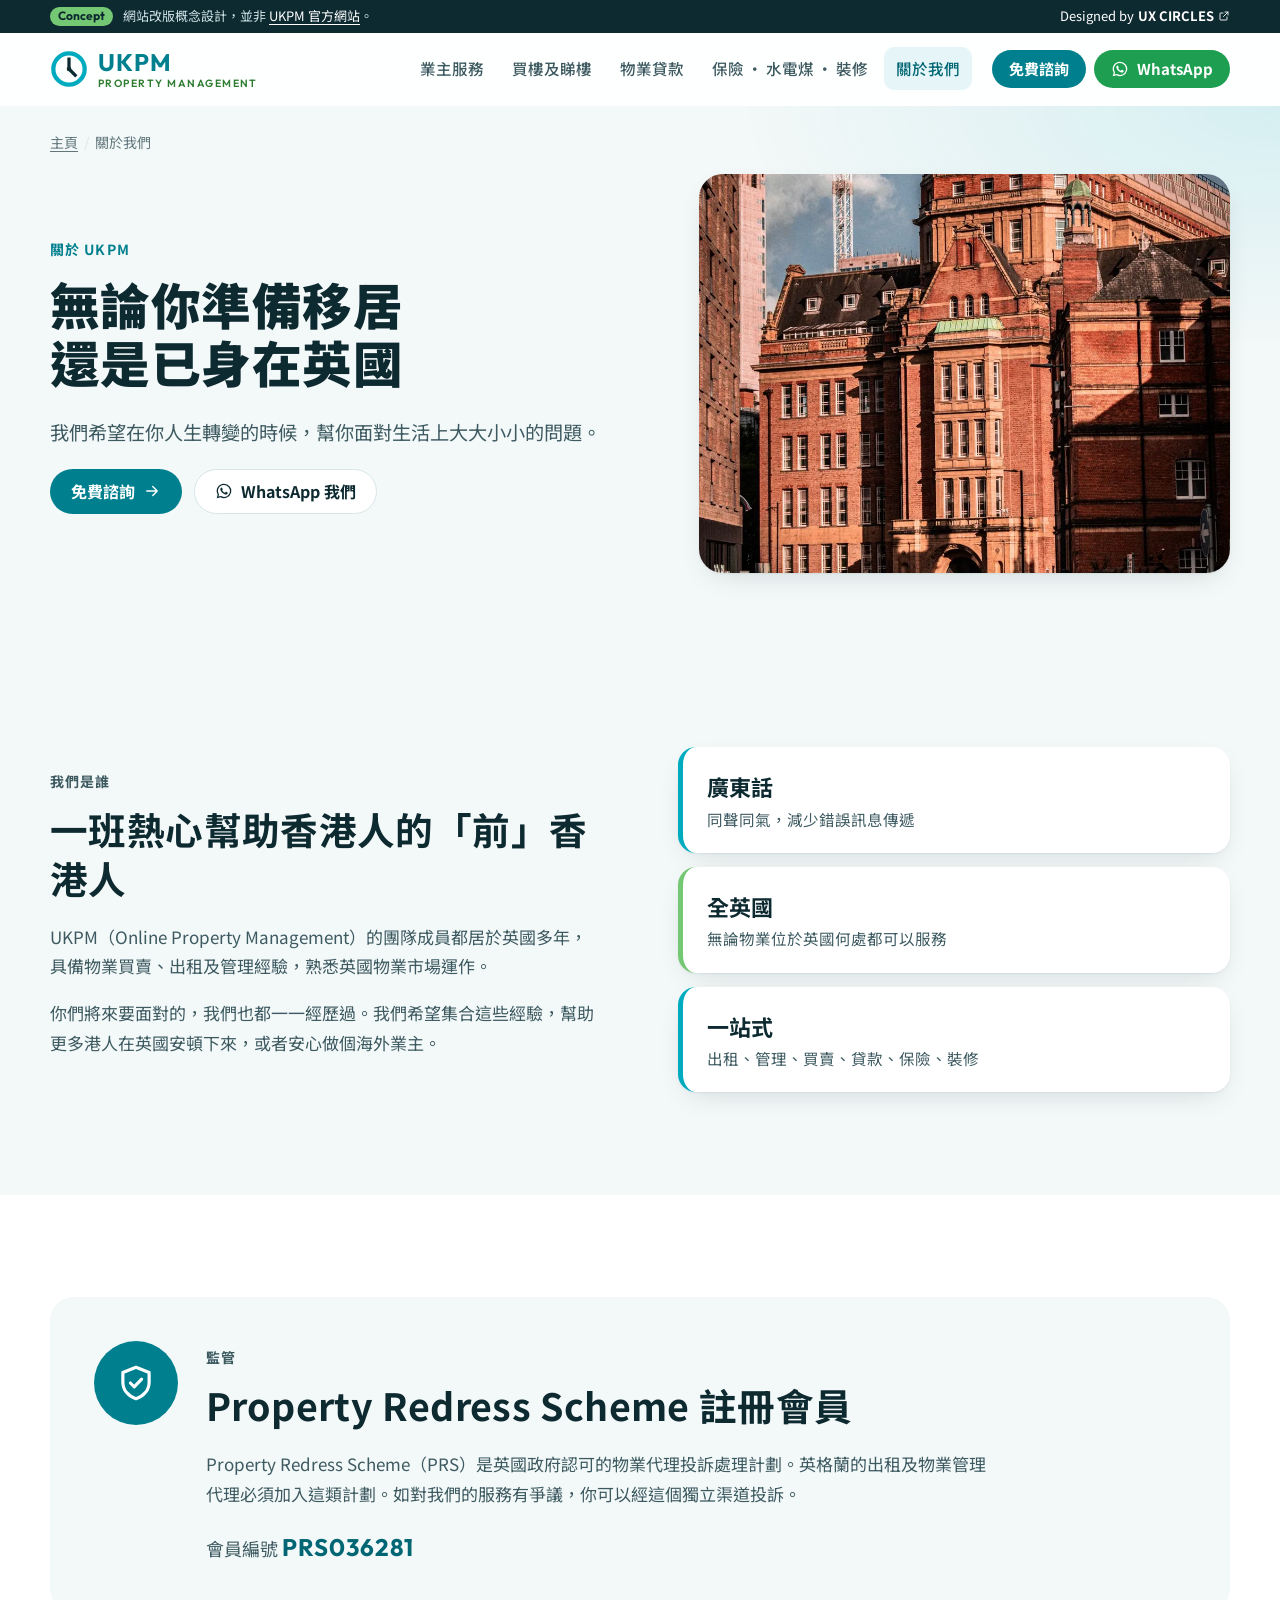
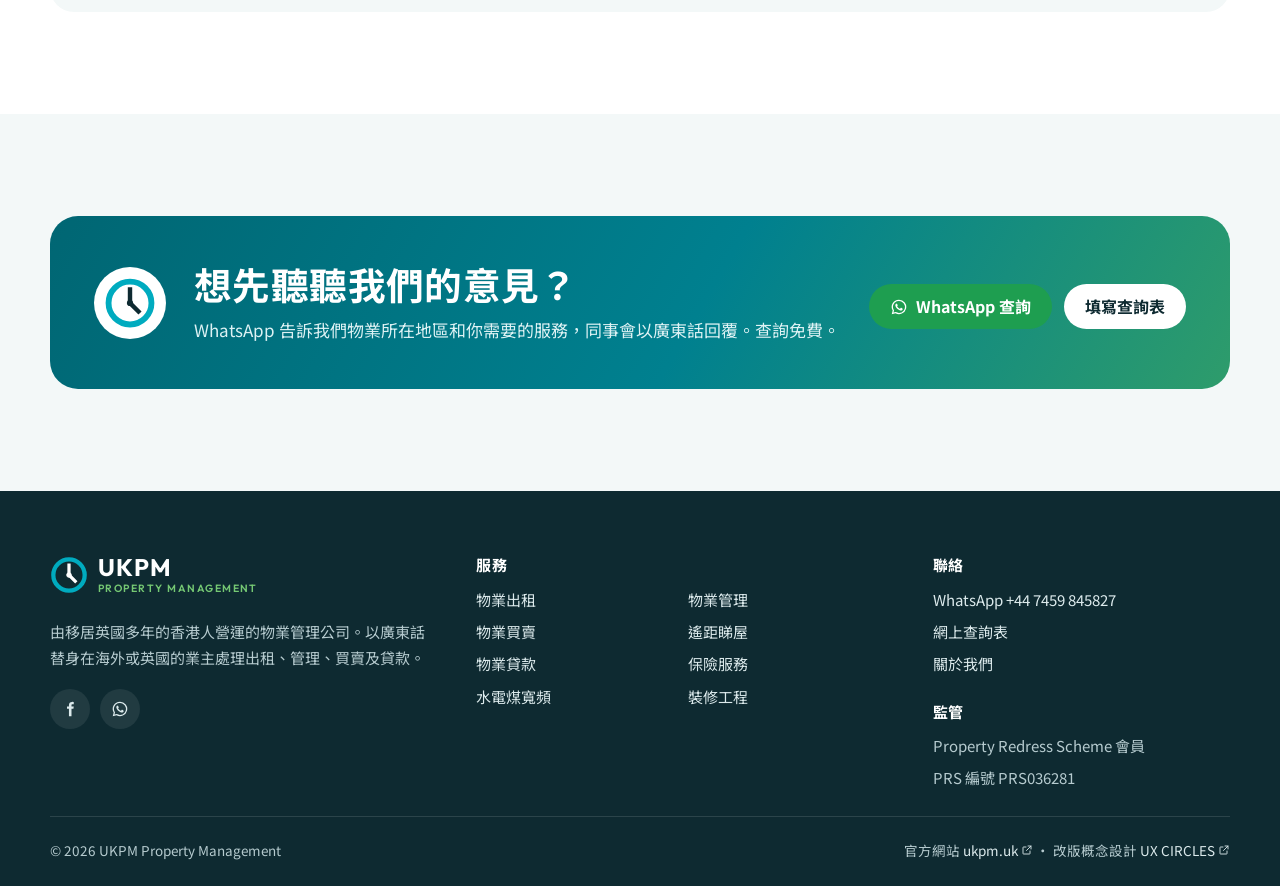
==== about.html @ 6d714260 "Redesign UKPM Property Management as a static concept site - 7 pages generated from _build/build.py " ====
<!doctype html>
<html lang="zh-Hant-HK" class="no-js">
<head>
  <meta charset="utf-8">
  <meta name="viewport" content="width=device-width, initial-scale=1">
  <title>關於我們｜UKPM Property Management</title>
  <meta name="description" content="UKPM 團隊由移居英國多年的香港人組成，熟悉英國物業市場，以廣東話服務。Property Redress Scheme 會員。">
  <meta name="robots" content="noindex, nofollow">
  <meta name="theme-color" content="#F3F8F8">
  <link rel="canonical" href="https://uxcircles.github.io/ukpm/about.html">
  <link rel="icon" href="assets/img/favicon.svg" type="image/svg+xml">
  <link rel="apple-touch-icon" href="assets/img/apple-touch-icon.png">
  <meta property="og:type" content="website">
  <meta property="og:site_name" content="UKPM Property Management">
  <meta property="og:title" content="關於我們｜UKPM Property Management">
  <meta property="og:description" content="UKPM 團隊由移居英國多年的香港人組成，熟悉英國物業市場，以廣東話服務。Property Redress Scheme 會員。">
  <meta property="og:url" content="https://uxcircles.github.io/ukpm/about.html">
  <meta property="og:image" content="https://uxcircles.github.io/ukpm/assets/img/hero.webp">
  <link rel="preconnect" href="https://fonts.googleapis.com">
  <link rel="preconnect" href="https://fonts.gstatic.com" crossorigin>
  <link href="https://fonts.googleapis.com/css2?family=Noto+Sans+TC:wght@400;500;700;900&family=Outfit:wght@500;600;700&display=swap" rel="stylesheet">
  <link rel="stylesheet" href="assets/css/style.css?v=1">
  <script>document.documentElement.classList.replace('no-js','js')</script>
</head>
<body>
  <a class="skip" href="#main">跳到主要內容</a>
  <svg width="0" height="0" style="position:absolute" aria-hidden="true">
  <symbol id="i-check" viewBox="0 0 24 24"><path d="M20 6 9 17l-5-5"/></symbol>
  <symbol id="i-arrow" viewBox="0 0 24 24"><path d="M5 12h14M13 6l6 6-6 6"/></symbol>
  <symbol id="i-phone" viewBox="0 0 24 24"><path d="M5 4h3.5l1.8 4.5-2.3 1.4a11 11 0 0 0 6.1 6.1l1.4-2.3L20 15.5V19a1.5 1.5 0 0 1-1.6 1.5A16.5 16.5 0 0 1 3.5 5.6 1.5 1.5 0 0 1 5 4Z"/></symbol>
  <symbol id="i-wa" viewBox="0 0 24 24"><path d="M12 2.2A9.7 9.7 0 0 0 3.6 16.8L2.3 21.7l5-1.3A9.7 9.7 0 1 0 12 2.2Zm0 17.7a8 8 0 0 1-4.1-1.1l-.3-.2-3 .8.8-2.9-.2-.3A8 8 0 1 1 12 19.9Zm4.4-6c-.2-.1-1.4-.7-1.7-.8-.2-.1-.4-.1-.5.1l-.8 1c-.1.2-.3.2-.5.1a6.6 6.6 0 0 1-3.3-2.9c-.2-.4.2-.4.7-1.3.1-.2 0-.3 0-.4l-.8-1.8c-.2-.5-.4-.4-.5-.4h-.5a.9.9 0 0 0-.6.3 2.7 2.7 0 0 0-.8 2c0 1.2.9 2.3 1 2.5.1.2 1.7 2.6 4.1 3.7 1.5.7 2.1.7 2.9.6.5-.1 1.4-.6 1.6-1.1.2-.6.2-1 .1-1.1l-.4-.3Z"/></symbol>
  <symbol id="i-ext" viewBox="0 0 24 24"><path d="M14 4h6v6M20 4l-9 9M18 14v5a1 1 0 0 1-1 1H5a1 1 0 0 1-1-1V7a1 1 0 0 1 1-1h5"/></symbol>
  <symbol id="i-shield" viewBox="0 0 24 24"><path d="M12 3 4.5 6v5.5c0 4.6 3.2 8.2 7.5 9.5 4.3-1.3 7.5-4.9 7.5-9.5V6L12 3Z"/><path d="m8.8 12 2.2 2.2 4.2-4.4"/></symbol>
  <symbol id="i-pin" viewBox="0 0 24 24"><path d="M12 21s-7-6.2-7-11.5a7 7 0 0 1 14 0C19 14.8 12 21 12 21Z"/><circle cx="12" cy="9.5" r="2.5"/></symbol>
  <symbol id="i-home" viewBox="0 0 24 24"><path d="M3.5 11 12 4l8.5 7"/><path d="M5.5 9.5V20h13V9.5"/><path d="M10 20v-5.5h4V20"/></symbol>
  <symbol id="i-key" viewBox="0 0 24 24"><circle cx="8" cy="15" r="4"/><path d="m10.8 12.2 8.7-8.7M16.5 6.5l2.5 2.5M14 9l2 2"/></symbol>
  <symbol id="i-clock" viewBox="0 0 24 24"><circle cx="12" cy="12" r="9"/><path d="M12 7v5l3 2"/></symbol>
  <symbol id="i-chat" viewBox="0 0 24 24"><path d="M4 5h16v11H9l-5 4V5Z"/><path d="M8 9.5h8M8 12.5h5"/></symbol>
  <symbol id="i-pound" viewBox="0 0 24 24"><path d="M16.5 6.5A3.8 3.8 0 0 0 9 7.5V19M6 19h12M6.5 12.5h7"/></symbol>
  <symbol id="i-tool" viewBox="0 0 24 24"><path d="M14.5 6.5a4 4 0 0 0 5 5L12 19a2.1 2.1 0 0 1-3-3l7.5-7.5"/><path d="M14.5 6.5 17 4l3 3-2.5 2.5"/></symbol>
  <symbol id="i-doc" viewBox="0 0 24 24"><path d="M6 3h8l4 4v14H6V3Z"/><path d="M14 3v4h4M9 12h6M9 16h6"/></symbol>
  <symbol id="i-eye" viewBox="0 0 24 24"><path d="M2.5 12S6 5.5 12 5.5 21.5 12 21.5 12 18 18.5 12 18.5 2.5 12 2.5 12Z"/><circle cx="12" cy="12" r="3"/></symbol>
  <symbol id="i-users" viewBox="0 0 24 24"><circle cx="9" cy="8" r="3.5"/><path d="M2.5 20a6.5 6.5 0 0 1 13 0"/><path d="M16 4.6a3.5 3.5 0 0 1 0 6.8M18.5 14a6.5 6.5 0 0 1 3 6"/></symbol>
  <symbol id="i-bolt" viewBox="0 0 24 24"><path d="M13 3 5 13.5h6L10 21l8-10.5h-6L13 3Z"/></symbol>
  <symbol id="i-video" viewBox="0 0 24 24"><rect x="3" y="6" width="13" height="12" rx="2"/><path d="m16 10.5 5-3v9l-5-3"/></symbol>
  <symbol id="i-bell" viewBox="0 0 24 24"><path d="M6 16V11a6 6 0 0 1 12 0v5l1.5 2h-15L6 16Z"/><path d="M10 20.5a2 2 0 0 0 4 0"/></symbol>
  <symbol id="i-download" viewBox="0 0 24 24"><path d="M12 4v11M7 10.5l5 5 5-5M5 20h14"/></symbol>
  <symbol id="i-fb" viewBox="0 0 24 24"><path d="M14 8.5V6.8c0-.8.2-1.3 1.4-1.3H17V2.6A21 21 0 0 0 14.6 2.5C12.2 2.5 10.6 4 10.6 6.6v1.9H8v3.2h2.6V21.5H14v-9.8h2.6l.4-3.2H14Z"/></symbol>
</svg>
  <div class="concept-bar" role="note">
    <div class="wrap concept-inner">
      <p><span class="concept-tag">Concept</span><span class="concept-long">網站改版概念設計，並非 <a href="https://ukpm.uk/" target="_blank" rel="noopener">UKPM 官方網站</a>。</span></p>
      <a href="https://ux-circles.com/web" target="_blank" rel="noopener">Designed by <strong>UX CIRCLES</strong> <svg class="icon" aria-hidden="true"><use href="#i-ext"/></svg></a>
    </div>
  </div>
  <header class="site-header">
    <div class="wrap header-inner">
      <a class="brand" href="index.html" aria-label="UKPM Property Management 主頁">
        <svg class="brand-mark" viewBox="0 0 40 40" aria-hidden="true"><circle cx="20" cy="20" r="16.5" fill="none" stroke="currentColor" stroke-width="4.5"/><path d="M20 9.5V20l6.5 6.5" fill="none" stroke="var(--ink)" stroke-width="3.4" stroke-linecap="square"/><circle cx="20" cy="20" r="2.4" fill="var(--ink)"/></svg>
        <span class="brand-word"><span class="brand-name">UKPM</span><span class="brand-tag">Property Management</span></span>
      </a>
      <nav class="nav" id="site-nav" aria-label="主選單" data-nav>
        <ul class="nav-list">
          <li><a href="landlords.html">業主服務</a></li>
          <li><a href="buying.html">買樓及睇樓</a></li>
          <li><a href="mortgage.html">物業貸款</a></li>
          <li><a href="home-services.html">保險 · 水電煤 · 裝修</a></li>
          <li><a href="about.html" aria-current="page">關於我們</a></li>
        </ul>
        <div class="nav-extra">
          <a class="btn btn-wa" href="https://wa.me/447459845827" target="_blank" rel="noopener"><svg class="icon icon-fill" aria-hidden="true"><use href="#i-wa"/></svg>WhatsApp 查詢</a>
          <a class="btn btn-ghost" href="tel:+447459845827"><svg class="icon" aria-hidden="true"><use href="#i-phone"/></svg>+44 7459 845827</a>
        </div>
      </nav>
      <div class="header-cta">
        <a class="btn btn-primary btn-sm hide-sm" href="contact.html">免費諮詢</a>
        <a class="btn btn-wa btn-sm" href="https://wa.me/447459845827" target="_blank" rel="noopener"><svg class="icon icon-fill" aria-hidden="true"><use href="#i-wa"/></svg><span>WhatsApp</span></a>
        <button class="burger" type="button" aria-expanded="false" aria-controls="site-nav" aria-label="開啟選單" data-open="開啟選單" data-close="關閉選單"><span></span><span></span><span></span></button>
      </div>
    </div>
  </header>

  <main id="main">
    <section class="page-hero has-media">
      <div class="wrap">
        <nav class="crumbs" aria-label="頁面位置"><ol><li><a href="index.html">主頁</a></li><li aria-current="page">關於我們</li></ol></nav>
        <div class="page-hero-grid">
          <div>
            <p class="eyebrow">關於 UKPM</p>
            <h1>無論你準備移居<br>還是已身在英國</h1>
            <p class="lead">我們希望在你人生轉變的時候，幫你面對生活上大大小小的問題。</p>
            <div class="btn-row">
              <a class="btn btn-primary" href="contact.html">免費諮詢 <svg class="icon" aria-hidden="true"><use href="#i-arrow"/></svg></a>
              <a class="btn btn-ghost" href="https://wa.me/447459845827" target="_blank" rel="noopener"><svg class="icon icon-fill" aria-hidden="true"><use href="#i-wa"/></svg>WhatsApp 我們</a>
            </div>
          </div>
        <figure class="page-hero-media"><img src="assets/img/street.webp" alt="英國城市紅磚建築街景" width="1200" height="900" fetchpriority="high"></figure>
        </div>
      </div>
    </section>

    <section class="section">
      <div class="wrap split">
        <div class="split-copy reveal">
          <p class="eyebrow">我們是誰</p>
          <h2>一班熱心幫助香港人的「前」香港人</h2>
          <p>UKPM（Online Property Management）的團隊成員都居於英國多年，具備物業買賣、出租及管理經驗，熟悉英國物業市場運作。</p>
          <p>你們將來要面對的，我們也都一一經歷過。我們希望集合這些經驗，幫助更多港人在英國安頓下來，或者安心做個海外業主。</p>
        </div>
        <div class="stat-stack reveal">
          <div class="stat"><strong>廣東話</strong><span>同聲同氣，減少錯誤訊息傳遞</span></div>
          <div class="stat"><strong>全英國</strong><span>無論物業位於英國何處都可以服務</span></div>
          <div class="stat"><strong>一站式</strong><span>出租、管理、買賣、貸款、保險、裝修</span></div>
        </div>
      </div>
    </section>

    <section class="section section-tint">
      <div class="wrap">
        <div class="reg-card reveal">
          <div class="reg-badge"><svg class="icon" aria-hidden="true"><use href="#i-shield"/></svg></div>
          <div>
            <p class="eyebrow">監管</p>
            <h2>Property Redress Scheme 註冊會員</h2>
            <p>Property Redress Scheme（PRS）是英國政府認可的物業代理投訴處理計劃。英格蘭的出租及物業管理代理必須加入這類計劃。如對我們的服務有爭議，你可以經這個獨立渠道投訴。</p>
            <p class="reg-no">會員編號 <strong>PRS036281</strong></p>
          </div>
        </div>
      </div>
    </section>

    <section class="section">
      <div class="wrap">
        <div class="cta-band reveal">
          <div class="cta-clock" aria-hidden="true"><svg class="brand-mark" viewBox="0 0 40 40" aria-hidden="true"><circle cx="20" cy="20" r="16.5" fill="none" stroke="currentColor" stroke-width="4.5"/><path d="M20 9.5V20l6.5 6.5" fill="none" stroke="var(--ink)" stroke-width="3.4" stroke-linecap="square"/><circle cx="20" cy="20" r="2.4" fill="var(--ink)"/></svg></div>
          <div>
            <h2>想先聽聽我們的意見？</h2>
            <p>WhatsApp 告訴我們物業所在地區和你需要的服務，同事會以廣東話回覆。查詢免費。</p>
          </div>
          <div class="btn-row">
            <a class="btn btn-wa" href="https://wa.me/447459845827" target="_blank" rel="noopener"><svg class="icon icon-fill" aria-hidden="true"><use href="#i-wa"/></svg>WhatsApp 查詢</a>
            <a class="btn btn-light" href="contact.html">填寫查詢表</a>
          </div>
        </div>
      </div>
    </section>
  </main>

  <footer class="site-footer">
    <div class="wrap">
      <div class="footer-grid">
        <div class="footer-about">
          <a class="brand" href="index.html" aria-label="UKPM Property Management 主頁">
        <svg class="brand-mark" viewBox="0 0 40 40" aria-hidden="true"><circle cx="20" cy="20" r="16.5" fill="none" stroke="currentColor" stroke-width="4.5"/><path d="M20 9.5V20l6.5 6.5" fill="none" stroke="var(--ink)" stroke-width="3.4" stroke-linecap="square"/><circle cx="20" cy="20" r="2.4" fill="var(--ink)"/></svg>
        <span class="brand-word"><span class="brand-name">UKPM</span><span class="brand-tag">Property Management</span></span>
      </a>
          <p>由移居英國多年的香港人營運的物業管理公司。以廣東話替身在海外或英國的業主處理出租、管理、買賣及貸款。</p>
          <div class="social"><a href="https://www.facebook.com/Online-Property-Management-105652351804203" target="_blank" rel="noopener" aria-label="UKPM Facebook"><svg class="icon icon-fill" aria-hidden="true"><use href="#i-fb"/></svg></a><a href="https://wa.me/447459845827" target="_blank" rel="noopener" aria-label="WhatsApp"><svg class="icon icon-fill" aria-hidden="true"><use href="#i-wa"/></svg></a></div>
        </div>
        <div>
          <h4>服務</h4>
          <ul class="footer-cols">
            <li><a href="landlords.html#rental">物業出租</a></li>
            <li><a href="landlords.html#management">物業管理</a></li>
            <li><a href="buying.html#buy">物業買賣</a></li>
            <li><a href="buying.html#viewing">遙距睇屋</a></li>
            <li><a href="mortgage.html">物業貸款</a></li>
            <li><a href="home-services.html#insurance">保險服務</a></li>
            <li><a href="home-services.html#utilities">水電煤寬頻</a></li>
            <li><a href="home-services.html#renovation">裝修工程</a></li>
          </ul>
        </div>
        <div>
          <h4>聯絡</h4>
          <ul>
            <li><a href="https://wa.me/447459845827" target="_blank" rel="noopener">WhatsApp +44 7459 845827</a></li>
            <li><a href="contact.html">網上查詢表</a></li>
            <li><a href="about.html">關於我們</a></li>
          </ul>
          <h4>監管</h4>
          <ul>
            <li>Property Redress Scheme 會員</li>
            <li>PRS 編號 PRS036281</li>
          </ul>
        </div>
      </div>
      <div class="footer-bottom">
        <p>© <span data-year>2026</span> UKPM Property Management</p>
        <p>官方網站 <a href="https://ukpm.uk/" target="_blank" rel="noopener">ukpm.uk <svg class="icon" aria-hidden="true"><use href="#i-ext"/></svg></a> · 改版概念設計 <a href="https://ux-circles.com/web" target="_blank" rel="noopener">UX CIRCLES <svg class="icon" aria-hidden="true"><use href="#i-ext"/></svg></a></p>
      </div>
    </div>
  </footer>

  <nav class="action-bar" aria-label="快速聯絡">
    <a class="is-wa" href="https://wa.me/447459845827" target="_blank" rel="noopener"><svg class="icon icon-fill" aria-hidden="true"><use href="#i-wa"/></svg>WhatsApp</a>
    <a href="tel:+447459845827"><svg class="icon" aria-hidden="true"><use href="#i-phone"/></svg>致電</a>
    <a href="contact.html"><svg class="icon" aria-hidden="true"><use href="#i-chat"/></svg>查詢表</a>
  </nav>
  <script src="assets/js/main.js?v=1" defer></script>
</body>
</html>
---- assets/css/style.css ----
/* UKPM Property Management — concept redesign
   Brand: teal clock + fresh green from the UKPM logo */
:root {
  --teal: #00ABBF;          /* logo teal, decorative */
  --teal-600: #00808F;      /* buttons / links on white (AA) */
  --teal-700: #006673;
  --teal-50: #E6F6F8;
  --green: #75C873;         /* logo green, decorative */
  --green-700: #2E7D32;
  --ink: #0E2A31;
  --ink-2: #3D5A61;
  --muted: #61777C;
  --line: #D9E6E8;
  --bg: #F3F8F8;
  --paper: #FFFFFF;
  --wa: #1E9E50;
  --wa-700: #157A3D;
  --radius: 18px;
  --radius-sm: 12px;
  --shadow: 0 1px 2px rgba(14, 42, 49, .06), 0 10px 30px -12px rgba(14, 42, 49, .18);
  --font: "Noto Sans TC", "PingFang TC", "Microsoft JhengHei", system-ui, sans-serif;
  --latin: "Outfit", var(--font);
  --wrap: 1180px;
}

*, *::before, *::after { box-sizing: border-box; }
html { -webkit-text-size-adjust: 100%; scroll-behavior: smooth; scroll-padding-top: 96px; }
@media (prefers-reduced-motion: reduce) { html { scroll-behavior: auto; } *, *::before, *::after { animation: none !important; transition: none !important; } }
body { overflow-x: clip; margin: 0; font-family: var(--font); color: var(--ink); background: var(--bg); line-height: 1.75; font-size: 17px; }
img { max-width: 100%; height: auto; display: block; }
a { color: var(--teal-600); text-underline-offset: 3px; }
a:hover { color: var(--teal-700); }
h1, h2, h3, h4 { line-height: 1.3; margin: 0 0 .5em; letter-spacing: .01em; }
h1 { font-size: clamp(2.1rem, 1.4rem + 3vw, 3.6rem); font-weight: 900; line-height: 1.18; }
h2 { font-size: clamp(1.6rem, 1.2rem + 1.5vw, 2.35rem); font-weight: 700; }
h3 { font-size: 1.15rem; font-weight: 700; }
p { margin: 0 0 1em; }
:focus-visible { outline: 3px solid var(--teal); outline-offset: 2px; border-radius: 6px; }

.wrap { width: min(100% - 32px, var(--wrap)); margin-inline: auto; }
.skip { position: absolute; left: -999px; top: 8px; z-index: 100; background: var(--ink); color: #fff; padding: 8px 14px; border-radius: 8px; }
.skip:focus { left: 8px; }

.icon { width: 1.2em; height: 1.2em; flex: none; fill: none; stroke: currentColor; stroke-width: 1.8; stroke-linecap: round; stroke-linejoin: round; }
.icon-fill { fill: currentColor; stroke: none; }

/* concept bar */
.concept-bar { background: var(--ink); color: #CFE3E6; font-size: 13px; line-height: 1.4; }
.concept-inner { display: flex; justify-content: space-between; align-items: center; gap: 12px; padding-block: 7px; }
.concept-bar p { margin: 0; display: flex; align-items: center; gap: 10px; min-width: 0; }
.concept-bar a { color: #fff; text-decoration: none; white-space: nowrap; display: inline-flex; align-items: center; gap: 4px; }
.concept-bar p a { text-decoration: underline; }
.concept-bar .icon { width: 12px; height: 12px; }
.concept-tag { background: var(--green); color: var(--ink); font-weight: 700; padding: 1px 8px; border-radius: 99px; font-family: var(--latin); font-size: 12px; }
@media (max-width: 640px) { .concept-long { display: none; } }

/* header */
.site-header { position: sticky; top: 0; z-index: 50; background: rgba(255, 255, 255, .92); backdrop-filter: saturate(1.4) blur(10px); border-bottom: 1px solid transparent; transition: border-color .2s, box-shadow .2s; }
.site-header.is-scrolled { border-color: var(--line); box-shadow: 0 6px 20px -16px rgba(14, 42, 49, .5); }
.header-inner { display: flex; align-items: center; gap: 20px; min-height: 72px; }
.brand { display: inline-flex; align-items: center; gap: 10px; text-decoration: none; color: var(--ink); flex: none; }
.brand-mark { width: 38px; height: 38px; color: var(--teal); }
.brand-word { display: flex; flex-direction: column; line-height: 1; font-family: var(--latin); }
.brand-name { font-weight: 700; font-size: 24px; letter-spacing: .04em; color: var(--teal-600); }
.brand-tag { font-weight: 600; font-size: 10.5px; letter-spacing: .14em; text-transform: uppercase; color: var(--green-700); margin-top: 4px; }

.nav { margin-left: auto; }
.nav-list { list-style: none; display: flex; gap: 4px; margin: 0; padding: 0; }
.nav-list a { display: block; padding: 8px 12px; border-radius: 10px; text-decoration: none; color: var(--ink-2); font-weight: 500; font-size: 15.5px; white-space: nowrap; }
.nav-list a:hover { background: var(--teal-50); color: var(--ink); }
.nav-list a[aria-current="page"] { color: var(--teal-700); background: var(--teal-50); }
.nav-extra { display: none; }
.header-cta { display: flex; align-items: center; gap: 8px; }
.burger { display: none; width: 44px; height: 44px; border: 1px solid var(--line); background: #fff; border-radius: 12px; cursor: pointer; padding: 0; position: relative; }
.burger span { position: absolute; left: 12px; right: 12px; height: 2px; background: var(--ink); border-radius: 2px; transition: transform .2s, opacity .2s; }
.burger span:nth-child(1) { top: 15px; } .burger span:nth-child(2) { top: 21px; } .burger span:nth-child(3) { top: 27px; }
.burger[aria-expanded="true"] span:nth-child(1) { transform: translateY(6px) rotate(45deg); }
.burger[aria-expanded="true"] span:nth-child(2) { opacity: 0; }
.burger[aria-expanded="true"] span:nth-child(3) { transform: translateY(-6px) rotate(-45deg); }

@media (max-width: 1080px) {
  .site-header { backdrop-filter: none; background: #fff; }
  .burger { display: block; }
  .nav { position: fixed; inset: 0; top: 0; background: #fff; padding: 110px 24px 32px; display: flex; flex-direction: column; gap: 24px; opacity: 0; transform: translateY(-10px); transition: opacity .22s ease, transform .22s ease, visibility 0s .22s; z-index: -1; overflow-y: auto; visibility: hidden; }
  .nav.is-open { opacity: 1; transform: none; visibility: visible; transition: opacity .22s ease, transform .22s ease; }
  .nav-list { flex-direction: column; gap: 2px; }
  .nav-list a { font-size: 19px; padding: 14px 12px; border-bottom: 1px solid var(--line); border-radius: 0; }
  .nav-extra { display: grid; gap: 10px; }
}
@media (max-width: 560px) {
  .header-cta .hide-sm { display: none; }
  .header-cta .btn-wa span { display: none; }
  .header-cta .btn-wa { padding-inline: 12px; }
  .brand-name { font-size: 21px; }
  .header-inner { gap: 10px; }
  .nav { margin-left: 0; }
  .header-cta { margin-left: auto; }
  .brand-mark { width: 34px; height: 34px; }
}

/* buttons */
.btn { display: inline-flex; align-items: center; justify-content: center; gap: 8px; padding: 12px 20px; border-radius: 999px; font-weight: 700; font-size: 16px; text-decoration: none; border: 1.5px solid transparent; cursor: pointer; font-family: inherit; line-height: 1.2; transition: background .15s, color .15s, border-color .15s, transform .15s; }
.btn:active { transform: translateY(1px); }
.btn .icon { width: 18px; height: 18px; }
.btn-primary { background: var(--teal-600); color: #fff; }
.btn-primary:hover { background: var(--teal-700); color: #fff; }
.btn-wa { background: var(--wa); color: #fff; }
.btn-wa:hover { background: var(--wa-700); color: #fff; }
.btn-ghost { background: #fff; color: var(--ink); border-color: var(--line); }
.btn-ghost:hover { border-color: var(--teal-600); color: var(--teal-700); }
.btn-light { background: #fff; color: var(--ink); }
.btn-light:hover { background: var(--teal-50); color: var(--ink); }
.btn-sm { padding: 9px 16px; font-size: 15px; }
.btn-lg { padding: 15px 26px; font-size: 17px; }
.btn-block { width: 100%; }
.btn-row { display: flex; flex-wrap: wrap; gap: 12px; margin-top: 8px; }

.eyebrow { display: inline-flex; align-items: center; gap: 8px; font-size: 14px; font-weight: 700; letter-spacing: .08em; color: var(--teal-600); margin-bottom: 12px; }
.eyebrow .dot { width: 8px; height: 8px; border-radius: 50%; background: var(--green); box-shadow: 0 0 0 4px rgba(117, 200, 115, .25); }
.lead { font-size: clamp(1.05rem, 1rem + .3vw, 1.2rem); color: var(--ink-2); max-width: 36em; }
.fine { font-size: 14px; color: var(--muted); }

/* hero */
.hero { padding: clamp(32px, 5vw, 72px) 0 clamp(40px, 6vw, 88px); background: radial-gradient(1200px 500px at 85% -10%, rgba(0, 171, 191, .14), transparent 60%), radial-gradient(700px 400px at -10% 110%, rgba(117, 200, 115, .16), transparent 60%), var(--bg); overflow: hidden; }
.hero-grid { display: grid; grid-template-columns: 1.05fr 1fr; gap: clamp(28px, 5vw, 64px); align-items: center; }
.hero h1 .hl { color: var(--teal-600); position: relative; white-space: nowrap; }
.hero h1 .hl::after { content: ""; position: absolute; left: 0; right: 0; bottom: .06em; height: .22em; background: var(--green); opacity: .45; z-index: -1; border-radius: 4px; }
.hero h1 { position: relative; z-index: 0; }
.hero-points { list-style: none; padding: 0; margin: 28px 0 0; display: flex; flex-wrap: wrap; gap: 10px 22px; color: var(--ink-2); font-weight: 500; font-size: 15px; }
.hero-points li { display: inline-flex; align-items: center; gap: 8px; }
.hero-points .icon { color: var(--teal-600); }
.hero-visual { position: relative; padding-bottom: 40px; }
.hero-photo { margin: 0; border-radius: 28px; overflow: hidden; box-shadow: var(--shadow); aspect-ratio: 4 / 3.4; }
.hero-photo img { width: 100%; height: 100%; object-fit: cover; }

.clocks { position: absolute; left: -28px; bottom: 0; background: #fff; border-radius: 20px; padding: 16px 18px 12px; box-shadow: var(--shadow); width: min(300px, 86%); }
.clock-row { display: flex; align-items: center; gap: 12px; padding: 6px 0; }
.clock-row + .clock-row { border-top: 1px dashed var(--line); }
.clock-face { width: 44px; height: 44px; border-radius: 50%; border: 4px solid var(--teal); position: relative; flex: none; }
.is-uk .clock-face { border-color: var(--green); }
.clock-face i { position: absolute; left: 50%; bottom: 50%; width: 3px; margin-left: -1.5px; background: var(--ink); border-radius: 2px; transform-origin: 50% 100%; }
.clock-face .h { height: 11px; }
.clock-face .m { height: 15px; width: 2px; margin-left: -1px; }
.clock-face::after { content: ""; position: absolute; width: 6px; height: 6px; left: 50%; top: 50%; margin: -3px; border-radius: 50%; background: var(--ink); }
.clock-txt { display: flex; flex-direction: column; line-height: 1.2; }
.clock-txt small { color: var(--muted); font-size: 13px; }
.clock-txt strong { font-family: var(--latin); font-size: 24px; font-weight: 600; letter-spacing: .02em; }
.clock-note { margin: 6px 0 0; font-size: 13px; color: var(--ink-2); }

@media (max-width: 900px) {
  .hero-grid { grid-template-columns: 1fr; }
  .clocks { left: 12px; }
}

/* trust strip */
.trust { background: #fff; border-block: 1px solid var(--line); }
.trust-grid { display: grid; grid-template-columns: repeat(4, 1fr); }
.trust-grid > div { padding: 22px 20px; display: flex; flex-direction: column; gap: 2px; }
.trust-grid > div + div { border-left: 1px solid var(--line); }
.trust strong { font-family: var(--latin); font-size: 20px; color: var(--teal-700); }
.trust span { font-size: 14px; color: var(--muted); line-height: 1.5; }
@media (max-width: 760px) {
  .trust-grid { grid-template-columns: 1fr 1fr; }
  .trust-grid > div:nth-child(3) { border-left: 0; }
  .trust-grid > div:nth-child(n+3) { border-top: 1px solid var(--line); }
}

/* sections */
.section { padding: clamp(56px, 8vw, 104px) 0; }
.section-tint { background: #fff; }
.section-ink { background: var(--ink); color: #E3EEF0; }
.section-ink h2 { color: #fff; }
.section-ink .eyebrow { color: var(--green); }
.section-head { max-width: 720px; margin-bottom: clamp(28px, 4vw, 48px); }
.section-head p:last-child { color: var(--ink-2); }

/* service cards */
.svc-grid { display: grid; grid-template-columns: repeat(4, 1fr); gap: 16px; }
.svc-card { display: flex; flex-direction: column; background: #fff; border: 1px solid var(--line); border-radius: var(--radius); padding: 24px 22px; text-decoration: none; color: var(--ink); transition: transform .2s, box-shadow .2s, border-color .2s; }
.svc-card:hover { transform: translateY(-3px); box-shadow: var(--shadow); border-color: transparent; color: var(--ink); }
.svc-icon { width: 48px; height: 48px; border-radius: 14px; display: grid; place-items: center; background: var(--teal-50); color: var(--teal-700); margin-bottom: 16px; }
.svc-icon .icon { width: 24px; height: 24px; }
.svc-card:nth-child(even) .svc-icon { background: #EAF6EA; color: var(--green-700); }
.svc-card p { color: var(--ink-2); font-size: 15.5px; flex: 1; }
.svc-more { display: inline-flex; align-items: center; gap: 6px; color: var(--teal-600); font-weight: 700; font-size: 15px; }
.svc-more .icon { width: 16px; height: 16px; transition: transform .2s; }
.svc-card:hover .svc-more .icon { transform: translateX(3px); }
@media (max-width: 1000px) { .svc-grid { grid-template-columns: 1fr 1fr; } }
@media (max-width: 520px) { .svc-grid { grid-template-columns: 1fr; } .svc-card { flex-direction: row; flex-wrap: wrap; gap: 0 14px; padding: 18px; } .svc-icon { margin: 0; } .svc-card h3 { align-self: center; margin: 0; flex: 1; } .svc-card p { flex-basis: 100%; margin: 10px 0 8px; } }

/* split */
.split { display: grid; grid-template-columns: 1fr 1fr; gap: clamp(28px, 6vw, 80px); align-items: center; }
.split-even { display: grid; grid-template-columns: 1fr 1fr; gap: clamp(28px, 6vw, 72px); align-items: start; }
.split-media { margin: 0; border-radius: 24px; overflow: hidden; aspect-ratio: 4 / 3; box-shadow: var(--shadow); }
.split-media img { width: 100%; height: 100%; object-fit: cover; }
.split-copy > p { color: var(--ink-2); }
@media (max-width: 860px) { .split, .split-even { grid-template-columns: 1fr; } .split-rev .split-media { order: -1; } }

.why { list-style: none; padding: 0; margin: 24px 0 0; display: grid; gap: 18px; }
.why li { display: flex; gap: 14px; align-items: flex-start; }
.why > li > .icon { width: 42px; height: 42px; padding: 10px; border-radius: 12px; background: var(--teal-50); color: var(--teal-700); }
.why h3 { margin: 0 0 2px; font-size: 1.05rem; }
.why p { margin: 0; color: var(--ink-2); font-size: 15.5px; }

.checks { list-style: none; padding: 0; margin: 16px 0; display: grid; gap: 10px; }
.checks li { display: flex; gap: 10px; align-items: flex-start; }
.checks .icon { color: #fff; background: var(--green-700); border-radius: 50%; padding: 4px; width: 22px; height: 22px; margin-top: 3px; stroke-width: 3; }
.checks-sm { font-size: 15.5px; gap: 8px; }
.checks-sm .icon { width: 20px; height: 20px; }

/* steps */
.steps { list-style: none; padding: 0; margin: 0; display: grid; grid-template-columns: repeat(4, 1fr); gap: 16px; counter-reset: s; }
.steps-3 { grid-template-columns: repeat(3, 1fr); }
.steps li { background: #fff; border: 1px solid var(--line); border-radius: var(--radius); padding: 24px 22px; position: relative; }
.section-tint .steps li { background: var(--bg); }
.steps p { margin: 0; color: var(--ink-2); font-size: 15.5px; }
.step-n { display: grid; place-items: center; width: 40px; height: 40px; border-radius: 50%; background: var(--ink); color: #fff; font-family: var(--latin); font-weight: 700; margin-bottom: 14px; }
.step-n .icon { width: 20px; height: 20px; }
@media (max-width: 960px) { .steps, .steps-3 { grid-template-columns: 1fr 1fr; } }
@media (max-width: 560px) { .steps, .steps-3 { grid-template-columns: 1fr; } }

/* feature (viewing price) */
.feature { display: grid; grid-template-columns: 1.2fr 1fr; gap: clamp(28px, 6vw, 80px); align-items: center; }
.feature p { color: #BFD3D7; }
.price-card { background: linear-gradient(160deg, #134049, #0B2228); border: 1px solid rgba(255, 255, 255, .1); border-radius: 24px; padding: 28px; display: grid; justify-items: center; text-align: center; }
.price-label { font-size: 14px; font-weight: 700; color: var(--green); letter-spacing: .08em; }
.price { margin: 0; display: flex; flex-direction: column; align-items: center; line-height: 1.1; }
.price span { font-family: var(--latin); font-weight: 700; font-size: 56px; color: #fff; }
.price small { color: #BFD3D7; font-size: 15px; }
.price-plus { font-family: var(--latin); font-size: 28px; color: var(--teal); margin: 6px 0; }
.price-note { font-size: 14px; margin: 18px 0 0; padding-top: 16px; border-top: 1px solid rgba(255, 255, 255, .12); }
@media (max-width: 860px) { .feature { grid-template-columns: 1fr; } }

/* cta band */
.cta-band { display: grid; grid-template-columns: auto 1fr auto; gap: 28px; align-items: center; background: linear-gradient(120deg, var(--teal-700), #00808F 55%, #2E9C6B); color: #fff; border-radius: 28px; padding: clamp(28px, 4vw, 44px); }
.cta-band h2 { color: #fff; margin-bottom: 6px; }
.cta-band p { margin: 0; color: #DDF2F4; }
.cta-clock { width: 72px; height: 72px; border-radius: 50%; background: #fff; display: grid; place-items: center; }
.cta-clock .brand-mark { width: 52px; height: 52px; }
@media (max-width: 860px) { .cta-band { grid-template-columns: 1fr; } .cta-clock { display: none; } }

/* page hero */
.page-hero { padding: 24px 0 clamp(40px, 6vw, 72px); background: radial-gradient(900px 400px at 100% 0, rgba(0, 171, 191, .12), transparent 60%), var(--bg); }
.page-hero-grid { display: grid; grid-template-columns: 1fr; gap: clamp(28px, 5vw, 64px); align-items: center; margin-top: 20px; }
.has-media .page-hero-grid { grid-template-columns: 1.1fr 1fr; }
.page-hero h1 { font-size: clamp(2rem, 1.4rem + 2.4vw, 3.1rem); }
.page-hero-media { margin: 0; border-radius: 24px; overflow: hidden; aspect-ratio: 4 / 3; box-shadow: var(--shadow); }
.page-hero-media img { width: 100%; height: 100%; object-fit: cover; }
.hero-dl { margin: 18px 0 0; }
.hero-dl a { display: inline-flex; align-items: center; gap: 8px; font-weight: 700; }
@media (max-width: 860px) { .has-media .page-hero-grid { grid-template-columns: 1fr; } }

.crumbs ol { list-style: none; display: flex; flex-wrap: wrap; gap: 6px; padding: 0; margin: 0; font-size: 14px; color: var(--muted); }
.crumbs li + li::before { content: "/"; margin-right: 6px; color: var(--line); }
.crumbs a { color: var(--muted); }

.subnav { position: sticky; top: 72px; z-index: 40; background: rgba(255, 255, 255, .95); backdrop-filter: blur(8px); border-block: 1px solid var(--line); }
.subnav .wrap { display: flex; gap: 6px; overflow-x: auto; scrollbar-width: none; padding-block: 8px; }
.subnav a { flex: none; padding: 7px 14px; border-radius: 99px; text-decoration: none; color: var(--ink-2); font-weight: 500; font-size: 15px; }
.subnav a:hover { background: var(--teal-50); }
.subnav a.is-active { background: var(--ink); color: #fff; }

/* panels & grids */
.panel { background: #fff; border: 1px solid var(--line); border-radius: var(--radius); padding: clamp(22px, 3vw, 32px); }
.section-tint .panel { background: var(--bg); }
.panel-note { font-size: 15px; color: var(--ink-2); margin: 16px 0 0; padding-top: 16px; border-top: 1px solid var(--line); }
.mgmt-grid { display: grid; grid-template-columns: repeat(4, 1fr); gap: 16px; }
.mgmt { background: var(--bg); border-radius: var(--radius); padding: 24px 22px; }
.mgmt > .icon { width: 40px; height: 40px; color: var(--teal-700); margin-bottom: 12px; }
.mgmt p { margin: 0; color: var(--ink-2); font-size: 15.5px; }
@media (max-width: 1000px) { .mgmt-grid { grid-template-columns: 1fr 1fr; } }
@media (max-width: 560px) { .mgmt-grid { grid-template-columns: 1fr; } }

.table-wrap { overflow-x: auto; border-radius: var(--radius); border: 1px solid var(--line); background: #fff; }
.cert-table { width: 100%; border-collapse: collapse; font-size: 15.5px; }
.cert-table th, .cert-table td { padding: 14px 18px; text-align: left; border-bottom: 1px solid var(--line); vertical-align: top; }
.cert-table thead th { background: var(--ink); color: #fff; font-weight: 700; font-size: 14px; }
.cert-table tbody tr:last-child > * { border-bottom: 0; }
.cert-table th small { display: block; font-weight: 400; color: var(--muted); font-family: var(--latin); font-size: 13px; }
.cert-table td { color: var(--teal-700); font-weight: 700; white-space: nowrap; }

.ins-grid { display: grid; grid-template-columns: repeat(4, 1fr); gap: 16px; }
.ins { background: #fff; border: 1px solid var(--line); border-radius: var(--radius); padding: 24px 22px; }
.ins h3 { padding-bottom: 12px; border-bottom: 2px solid var(--teal); display: inline-block; }
.ins-accent { background: var(--ink); color: #E3EEF0; border-color: var(--ink); }
.ins-accent h3 { color: #fff; border-color: var(--green); }
@media (max-width: 1000px) { .ins-grid { grid-template-columns: 1fr 1fr; } }
@media (max-width: 560px) { .ins-grid { grid-template-columns: 1fr; } }

.chips { list-style: none; padding: 0; margin: 0 0 20px; display: flex; flex-wrap: wrap; gap: 8px; }
.chips li { display: inline-flex; align-items: center; gap: 6px; padding: 8px 14px; border-radius: 99px; background: #fff; border: 1px solid var(--line); font-weight: 500; font-size: 15px; }
.chips .icon { color: var(--teal-600); width: 18px; height: 18px; }

.stat-stack { display: grid; gap: 14px; }
.stat { background: #fff; border-radius: var(--radius); border-left: 5px solid var(--teal); padding: 20px 24px; display: flex; flex-direction: column; box-shadow: var(--shadow); }
.stat:nth-child(2) { border-color: var(--green); }
.stat strong { font-size: 22px; }
.stat span { color: var(--ink-2); font-size: 15.5px; }

.reg-card { display: grid; grid-template-columns: auto 1fr; gap: 28px; align-items: start; background: var(--bg); border-radius: 24px; padding: clamp(24px, 4vw, 44px); }
.reg-badge { width: 84px; height: 84px; border-radius: 50%; background: var(--teal-600); color: #fff; display: grid; place-items: center; }
.reg-badge .icon { width: 42px; height: 42px; }
.reg-card p { color: var(--ink-2); max-width: 46em; }
.reg-no { font-family: var(--latin); font-size: 18px; margin: 0; }
.reg-no strong { color: var(--teal-700); font-size: 24px; letter-spacing: .04em; }
@media (max-width: 600px) { .reg-card { grid-template-columns: 1fr; } .reg-badge { width: 64px; height: 64px; } }

/* calculators & forms */
.calc, .enquiry { background: #fff; border: 1px solid var(--line); border-radius: 24px; padding: clamp(22px, 3vw, 32px); box-shadow: var(--shadow); display: grid; gap: 16px; }
.section-tint .calc { background: var(--bg); box-shadow: none; }
.field { display: grid; gap: 6px; }
.field label, fieldset legend { font-weight: 700; font-size: 15px; }
input[type="number"], input:not([type]), input[type="text"], select, textarea { width: 100%; font: inherit; font-size: 17px; padding: 12px 14px; border: 1.5px solid var(--line); border-radius: 12px; background: #fff; color: var(--ink); }
input:focus, select:focus, textarea:focus { outline: none; border-color: var(--teal-600); box-shadow: 0 0 0 4px rgba(0, 171, 191, .18); }
.stepper { display: grid; grid-template-columns: 48px 1fr 48px; border: 1.5px solid var(--line); border-radius: 12px; overflow: hidden; background: #fff; }
.stepper input { border: 0; border-radius: 0; text-align: center; -moz-appearance: textfield; }
.stepper input::-webkit-inner-spin-button { -webkit-appearance: none; }
.stepper button { border: 0; background: var(--teal-50); color: var(--teal-700); font-size: 22px; cursor: pointer; font-family: var(--latin); }
.stepper button:hover { background: #D3EEF2; }
.calc-out { display: grid; grid-template-columns: 1fr 1fr; gap: 10px; }
.calc-out > div { background: var(--ink); color: #fff; border-radius: 14px; padding: 14px 16px; display: flex; flex-direction: column; }
.calc-out > div + div { background: var(--teal-50); color: var(--ink); }
.calc-out small { font-size: 13px; opacity: .8; }
.calc-out strong { font-family: var(--latin); font-size: clamp(24px, 3vw, 30px); font-weight: 700; line-height: 1.2; }
.calc-formula { margin: 0; font-size: 14px; color: var(--muted); }
fieldset { border: 0; padding: 0; margin: 0; min-width: 0; }
fieldset legend { padding: 0; margin-bottom: 8px; }
.seg { display: grid; grid-template-columns: 1fr 1fr; gap: 0; background: var(--teal-50); border-radius: 12px; padding: 4px; }
.seg legend { grid-column: 1 / -1; }
.seg label { position: relative; }
.seg input { position: absolute; opacity: 0; inset: 0; }
.seg span { display: block; text-align: center; padding: 9px; border-radius: 9px; font-weight: 700; color: var(--ink-2); cursor: pointer; }
.seg input:checked + span { background: #fff; color: var(--teal-700); box-shadow: 0 1px 4px rgba(14, 42, 49, .15); }
.seg input:focus-visible + span { outline: 3px solid var(--teal); }

/* faq */
.faq-wrap { display: grid; grid-template-columns: 1fr 1.6fr; gap: clamp(28px, 5vw, 64px); align-items: start; }
.faq-wrap .section-head { position: sticky; top: 100px; }
.faq { display: grid; gap: 10px; }
.faq-item { background: var(--bg); border-radius: 14px; border: 1px solid transparent; }
.faq-item[open] { background: #fff; border-color: var(--line); }
.faq-item summary { list-style: none; cursor: pointer; display: flex; justify-content: space-between; align-items: center; gap: 16px; padding: 16px 20px; font-weight: 700; }
.faq-item summary::-webkit-details-marker { display: none; }
.faq-sign { width: 28px; height: 28px; flex: none; border-radius: 50%; background: #fff; position: relative; }
.faq-item[open] .faq-sign { background: var(--teal-50); }
.faq-sign::before, .faq-sign::after { content: ""; position: absolute; left: 8px; right: 8px; top: 13px; height: 2px; background: var(--teal-700); transition: transform .2s; }
.faq-sign::after { transform: rotate(90deg); }
.faq-item[open] .faq-sign::after { transform: rotate(0); }
.faq-body { padding: 0 20px 6px; color: var(--ink-2); }
@media (max-width: 860px) { .faq-wrap { grid-template-columns: 1fr; } .faq-wrap .section-head { position: static; } }

/* contact */
.contact-grid { display: grid; grid-template-columns: 1fr 1.1fr; gap: clamp(28px, 5vw, 64px); align-items: start; margin-top: 20px; }
.contact-list { list-style: none; padding: 0; margin: 28px 0 0; display: grid; gap: 14px; }
.contact-list li { display: flex; gap: 14px; align-items: center; }
.contact-list small { display: block; color: var(--muted); font-size: 13px; line-height: 1.3; }
.contact-list a, .contact-list span { font-weight: 700; font-size: 17px; }
.ci { width: 46px; height: 46px; border-radius: 14px; display: grid; place-items: center; background: #fff; border: 1px solid var(--line); color: var(--teal-700); }
.ci-wa { background: var(--wa); color: #fff; border-color: var(--wa); }
.enquiry h2 { font-size: 1.5rem; margin: 0; }
.form-note { margin: -8px 0 0; font-size: 14px; color: var(--muted); }
.field-row { display: grid; grid-template-columns: 1fr 1fr; gap: 14px; }
.chip-group { display: flex; flex-wrap: wrap; gap: 8px; }
.chip-check { position: relative; }
.chip-check input { position: absolute; opacity: 0; inset: 0; }
.chip-check span { display: inline-block; padding: 8px 14px; border-radius: 99px; border: 1.5px solid var(--line); font-size: 15px; cursor: pointer; background: #fff; }
.chip-check input:checked + span { background: var(--teal-600); border-color: var(--teal-600); color: #fff; }
.chip-check input:focus-visible + span { outline: 3px solid var(--teal); outline-offset: 2px; }
@media (max-width: 860px) { .contact-grid { grid-template-columns: 1fr; } }
@media (max-width: 520px) { .field-row { grid-template-columns: 1fr; } }

/* footer */
.site-footer { background: var(--ink); color: #B6CBCF; padding: 64px 0 24px; font-size: 15px; }
.site-footer .brand { color: #fff; }
.site-footer .brand-mark { color: var(--teal); }
.site-footer .brand-mark path, .site-footer .brand-mark circle:last-child { stroke: #fff; fill: #fff; }
.site-footer .brand-mark path { fill: none; }
.site-footer .brand-name { color: #fff; }
.site-footer .brand-tag { color: var(--green); }
.footer-grid { display: grid; grid-template-columns: 1.3fr 1.4fr 1fr; gap: 40px; }
.footer-about p { margin: 18px 0; max-width: 30em; }
.site-footer h4 { color: #fff; font-size: 15px; margin: 0 0 12px; }
.site-footer ul { list-style: none; padding: 0; margin: 0 0 24px; display: grid; gap: 6px; }
.footer-cols { grid-template-columns: 1fr 1fr; column-gap: 20px; }
.site-footer a { color: #DCEAEC; text-decoration: none; }
.site-footer a:hover { color: #fff; text-decoration: underline; }
.social { display: flex; gap: 10px; }
.social a { width: 40px; height: 40px; border-radius: 50%; display: grid; place-items: center; background: rgba(255, 255, 255, .08); }
.social a:hover { background: var(--teal-600); }
.footer-bottom { display: flex; flex-wrap: wrap; justify-content: space-between; gap: 8px 24px; padding-top: 22px; border-top: 1px solid rgba(255, 255, 255, .12); font-size: 13.5px; }
.footer-bottom p { margin: 0; }
.footer-bottom .icon { width: 12px; height: 12px; }
@media (max-width: 860px) { .footer-grid { grid-template-columns: 1fr; gap: 28px; } }

/* mobile action bar */
.action-bar { display: none; }
@media (max-width: 760px) {
  body { padding-bottom: 68px; }
  .action-bar { display: grid; grid-template-columns: 1.3fr 1fr 1fr; position: fixed; left: 0; right: 0; bottom: 0; z-index: 45; background: #fff; border-top: 1px solid var(--line); padding: 8px 10px calc(8px + env(safe-area-inset-bottom)); gap: 8px; }
  .action-bar a { display: flex; align-items: center; justify-content: center; gap: 6px; padding: 11px 6px; border-radius: 12px; text-decoration: none; font-weight: 700; font-size: 15px; color: var(--ink); background: var(--bg); }
  .action-bar a.is-wa { background: var(--wa); color: #fff; }
}

/* reveal */
.js .reveal { opacity: 0; transform: translateY(16px); transition: opacity .6s ease, transform .6s ease; }
.js .reveal.is-in { opacity: 1; transform: none; }
[hidden] { display: none !important; }
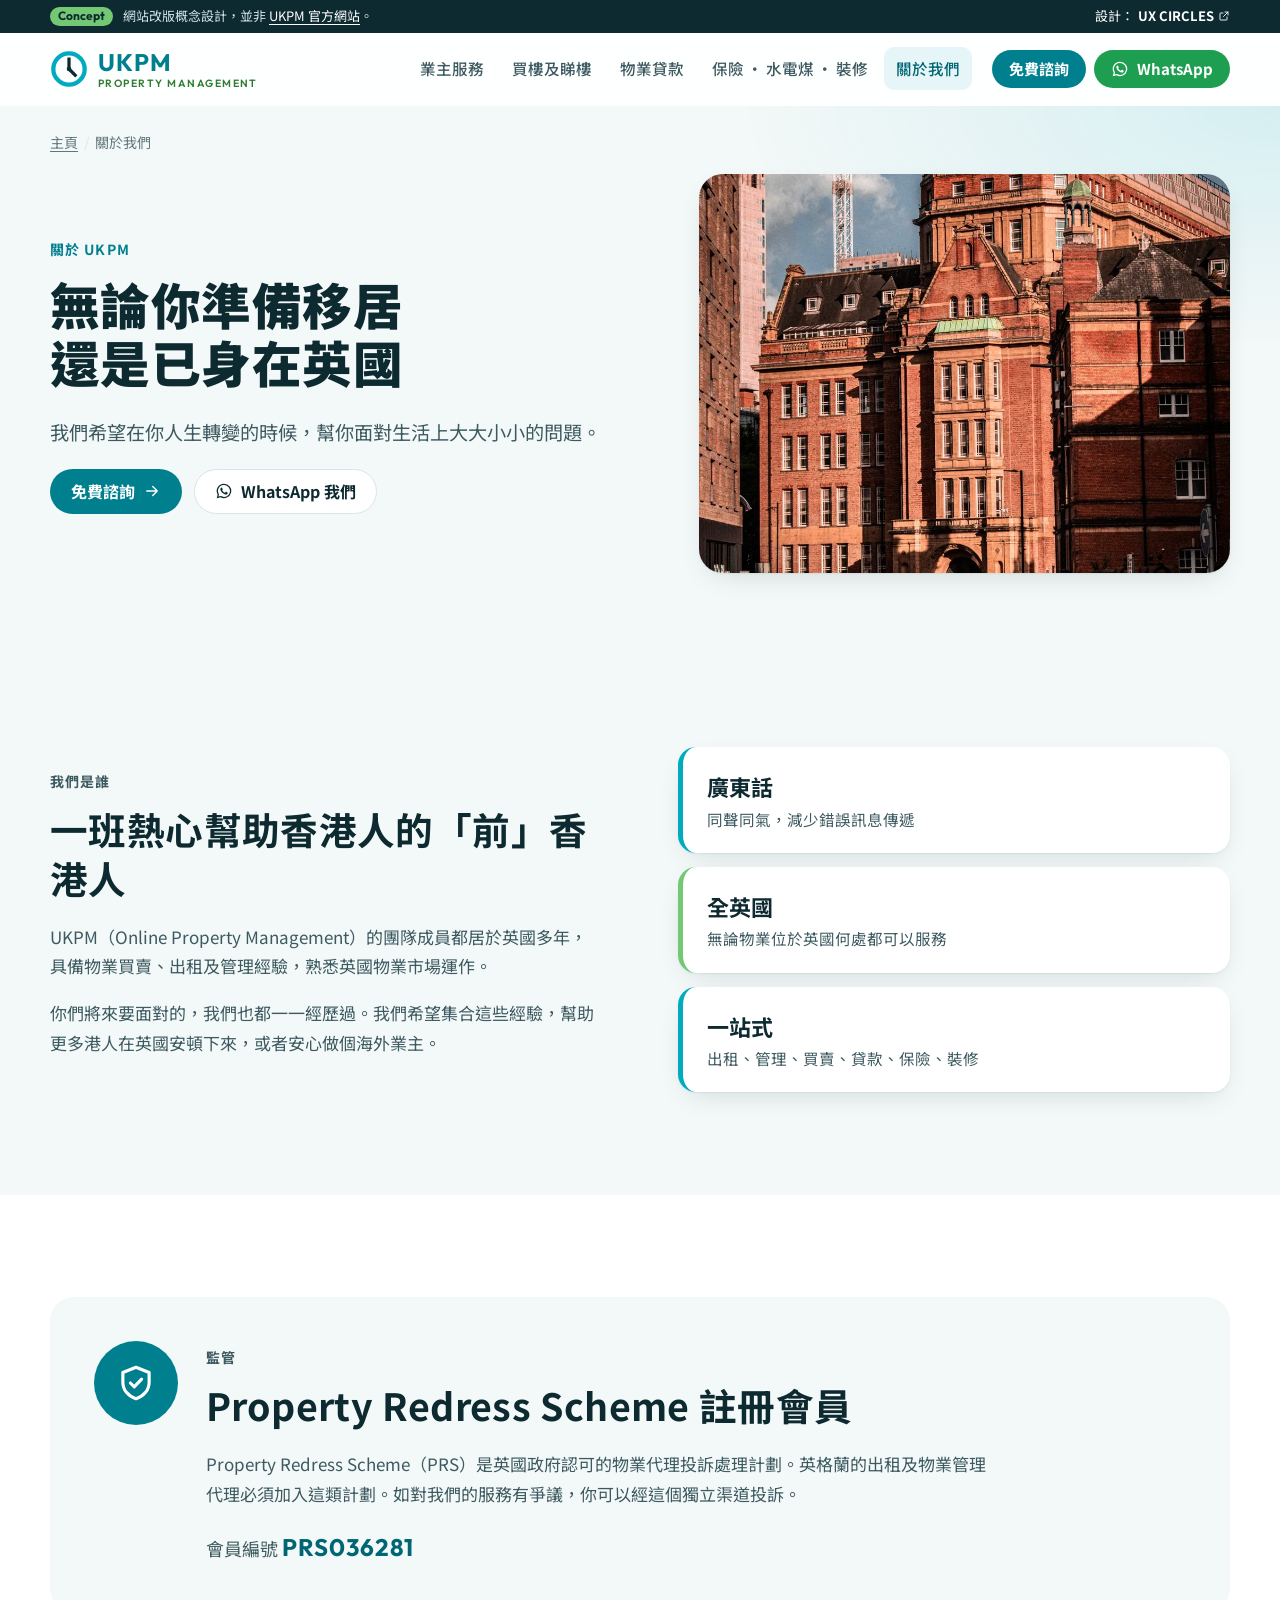
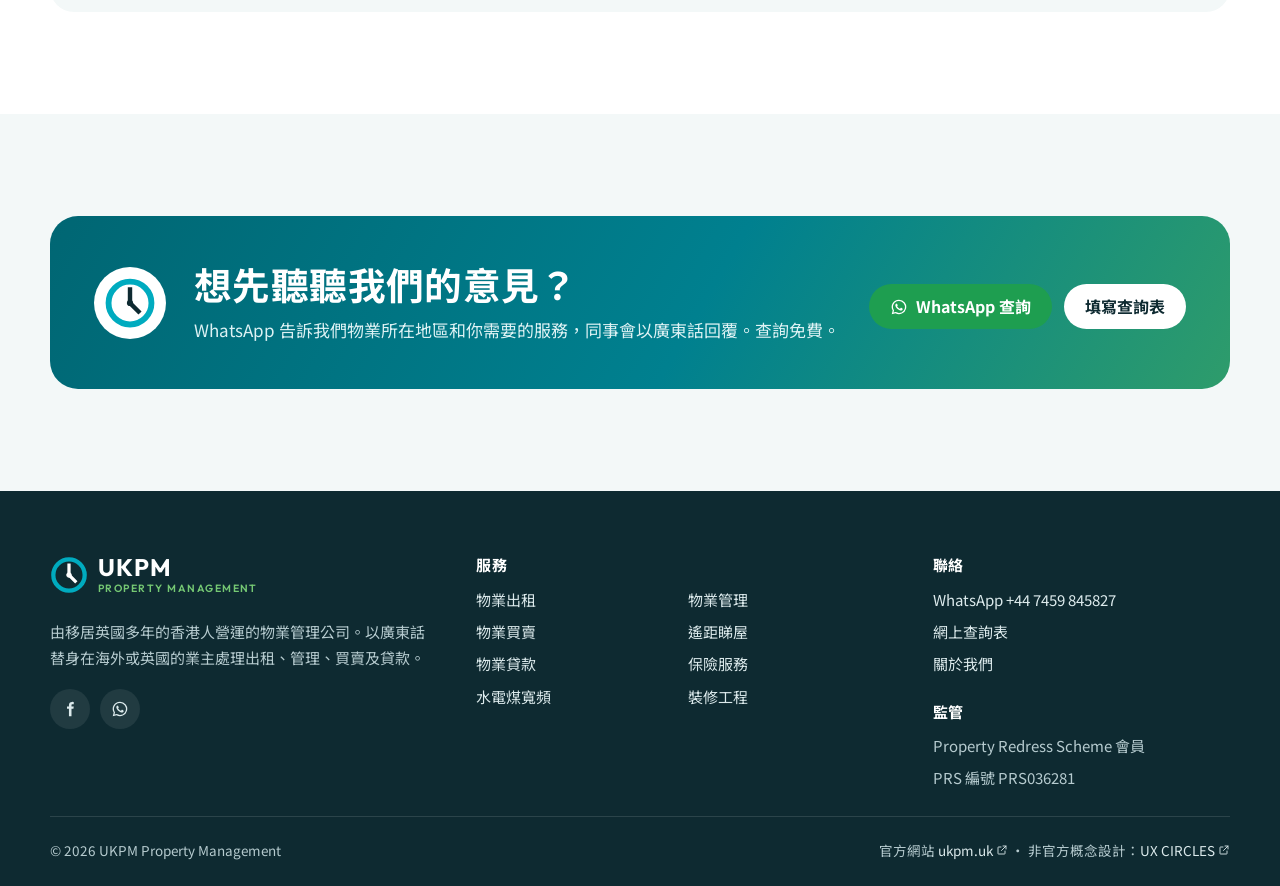
==== commit 3eb83b87: "Standardise the UX CIRCLES concept credit Concept bar reads "Designed by UX CIRCLES" (設計：/设计：UX CIRC" ====
--- a/about.html
+++ b/about.html
@@ -50,7 +50,7 @@
   <div class="concept-bar" role="note">
     <div class="wrap concept-inner">
       <p><span class="concept-tag">Concept</span><span class="concept-long">網站改版概念設計，並非 <a href="https://ukpm.uk/" target="_blank" rel="noopener">UKPM 官方網站</a>。</span></p>
-      <a href="https://ux-circles.com/web" target="_blank" rel="noopener">Designed by <strong>UX CIRCLES</strong> <svg class="icon" aria-hidden="true"><use href="#i-ext"/></svg></a>
+      <a href="https://ux-circles.com/professionals" target="_blank" rel="noopener">設計：<strong>UX CIRCLES</strong> <svg class="icon" aria-hidden="true"><use href="#i-ext"/></svg></a>
     </div>
   </div>
   <header class="site-header">
@@ -186,7 +186,7 @@
       </div>
       <div class="footer-bottom">
         <p>© <span data-year>2026</span> UKPM Property Management</p>
-        <p>官方網站 <a href="https://ukpm.uk/" target="_blank" rel="noopener">ukpm.uk <svg class="icon" aria-hidden="true"><use href="#i-ext"/></svg></a> · 改版概念設計 <a href="https://ux-circles.com/web" target="_blank" rel="noopener">UX CIRCLES <svg class="icon" aria-hidden="true"><use href="#i-ext"/></svg></a></p>
+        <p>官方網站 <a href="https://ukpm.uk/" target="_blank" rel="noopener">ukpm.uk <svg class="icon" aria-hidden="true"><use href="#i-ext"/></svg></a> · 非官方概念設計：<a href="https://ux-circles.com/professionals" target="_blank" rel="noopener">UX CIRCLES <svg class="icon" aria-hidden="true"><use href="#i-ext"/></svg></a></p>
       </div>
     </div>
   </footer>
